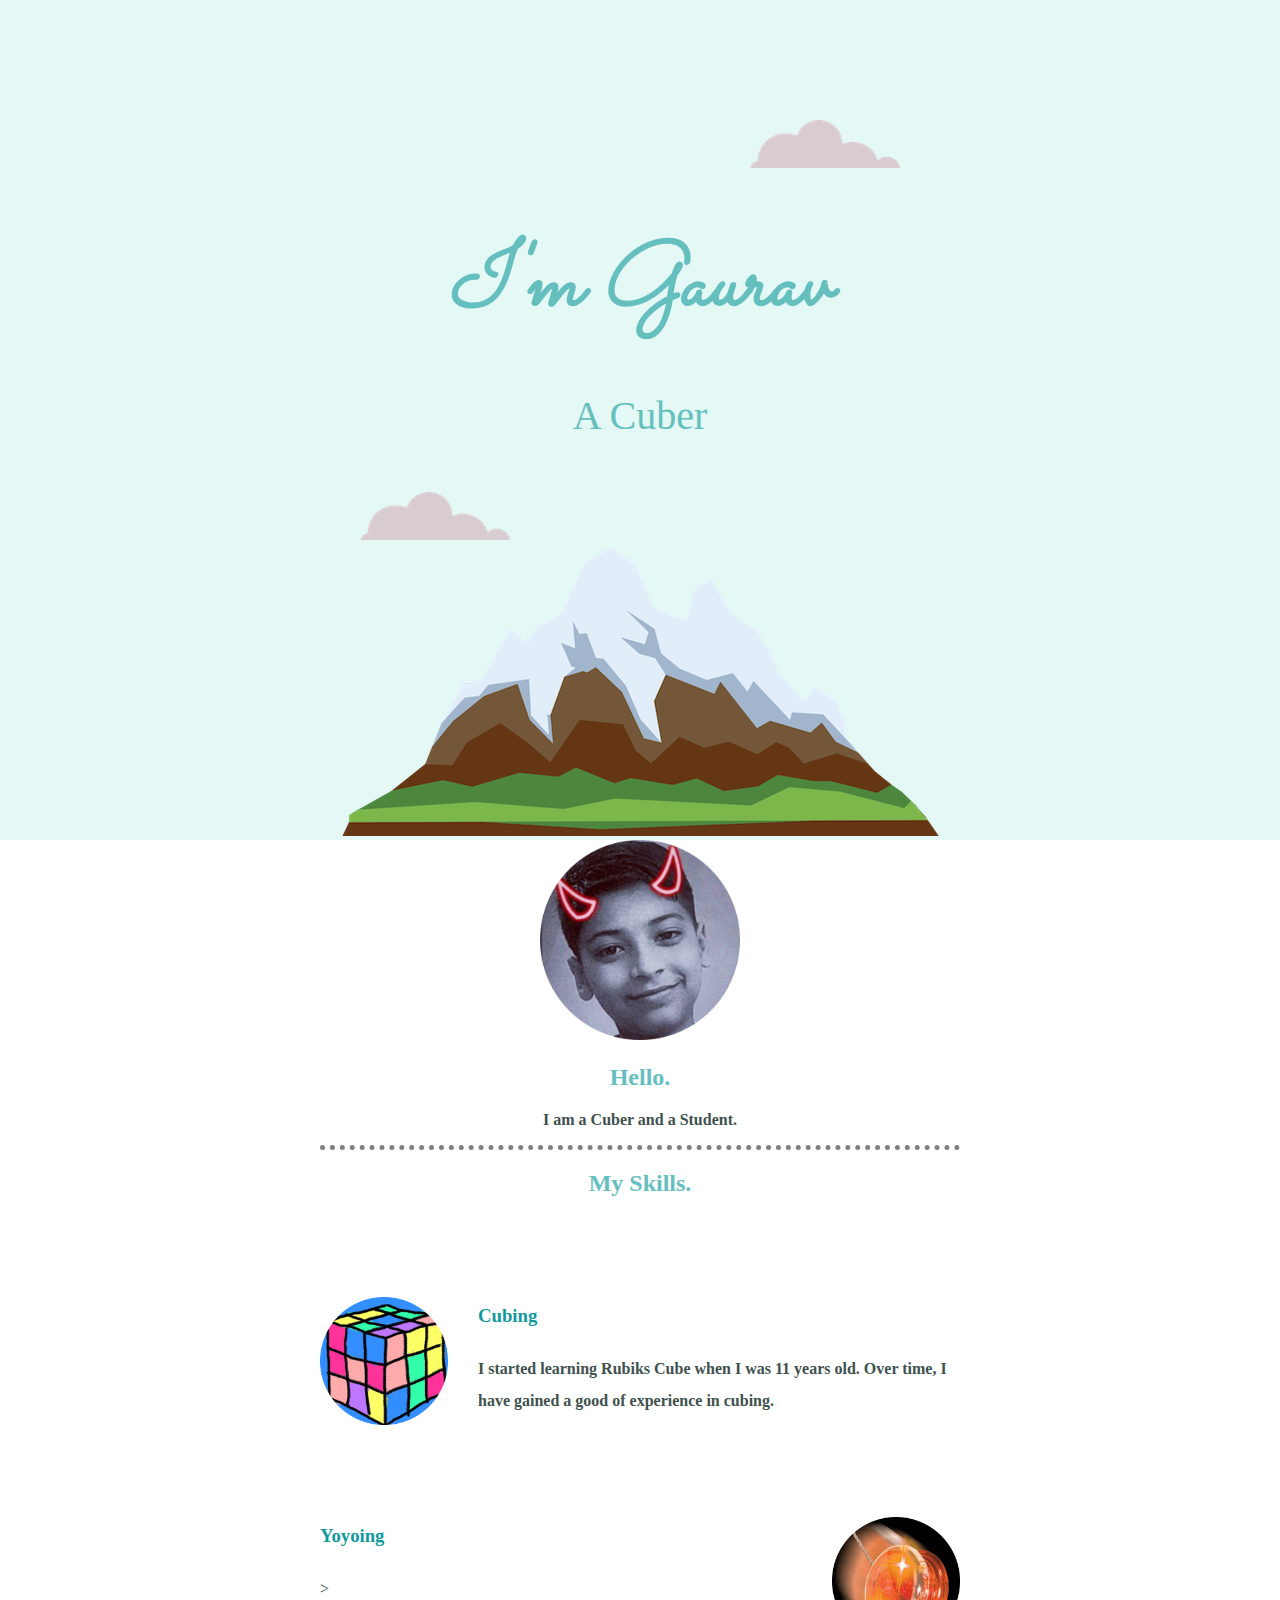
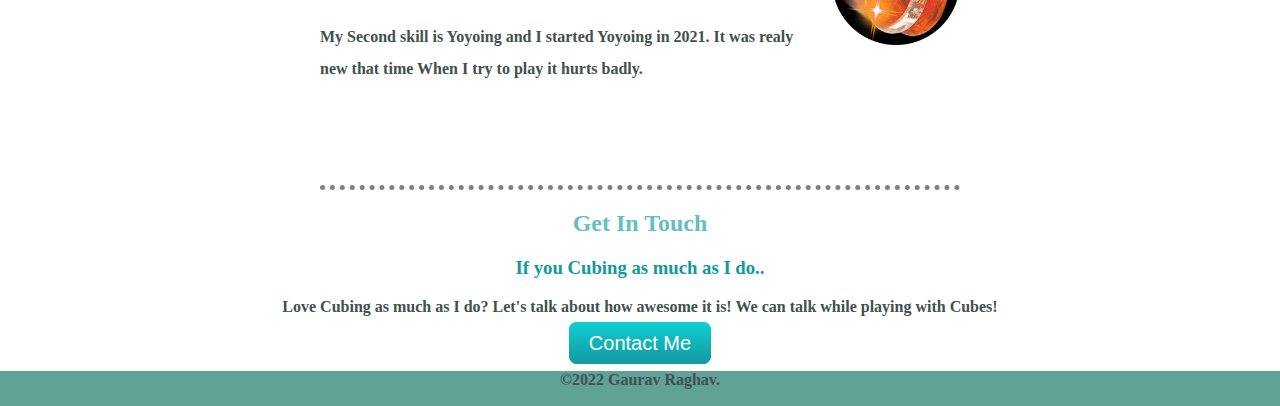
==== index.html @ 574e9354 "Update index.html" ====
<!DOCTYPE html>
<html lang="en" dir="ltr">

<head>
  <meta charset="utf-8">
  <link rel="stylesheet" href="styles.css">
  <link rel="preconnect" href="https://fonts.googleapis.com">
  <link rel="preconnect" href="https://fonts.gstatic.com" crossorigin>
  <link href="https://fonts.googleapis.com/css2?family=Sacramento&display=swap" rel="stylesheet">
  <link rel="icon" href="favicon.ico">
  <title>Gaurav Raghav</title>   
</head>

<body>
  <div class="top-container">
    <img class="Top-cloud" src="cloud.png" alt="cloud-img">
    <h1><em>I'm Gaurav</em></h1>
    <p class="Cuber">A Cuber</p>
    <img class="Bottom-cloud" src="cloud.png" alt="cloud-img">
    <img class="Mountain" src="mountain.png" alt="cloud-img">
  </div>

  <div class="middle-container">
    <div class="profile">
      <img src="Gaurav.jpg.png" alt="Gaurav" width="200" height="200">
      <h2>Hello.</h2>
      <b><p>I am a Cuber and a Student.</p></b>
    </div>
    <hr>
    <div class="skills">
      <h2>My Skills.</h2>
      <div class="skill-row">
        <img class="rubik" src="giphy-modified.png" alt="Cubeing">
        <h3>Cubing</h3>
        <b><p>I started learning Rubiks Cube when I was 11 years old. Over time, I have gained a good of experience in cubing.</p></b>
      </div>
      <div class="skill-row">
        <img class="yoyo" src="Yoyo modified.png" alt="Cubeing">
        <h3>Yoyoing</h3>>
        <b><p>My Second skill is Yoyoing and I started Yoyoing in 2021. It was realy new that time When I try to play it hurts badly.</p></b>
      </div>
      <hr>
      <div class="contact-me">
        <h2>Get In Touch</h2>
        <h3>If you Cubing as much as I do..</h3>
        <b><p>Love Cubing as much as I do? Let's talk about how awesome it is! We can talk while playing with Cubes!</p></b>
        <a class="btn" href="Contact.html">Contact Me</a>
      </div>
      <div class="bottom-container">
        <b><p class="copyright">©2022 Gaurav Raghav.</p></b>
      </div>
</body>

</html>
---- styles.css ----
body {
  color: #40514E;
  margin: 0;
  text-align: center;
  position: relative;
  font-family: cursive;
}

h1 {
  font-size: 5.625rem;
  margin: 50px auto 0 auto;
  margin-bottom: 0px;
  font-family: 'Sacramento', cursive;
  color: #66BFBF;
}

.top-container {
  background-color: #E4F9F5;
  padding-top: 170px;
  position: relative;
}

.middle-container {}

.bottom-container {
  background-color: #60a396;
  padding-bottom: 1px;
}

.Bottom-cloud {
  position: absolute;
  left: 360px;
  bottom: 300px;
}

.Top-cloud {
  position: absolute;
  right: 330px;
  top: 120px;
  border-right-width: 20px;
  margin-right: 50px;
}

hr {
  border-style: none;
  border-top-style: dotted;
  border-color: grey;
  border-width: 5px;
  width: 50%;
}

.Cuber {
  font-size: 2.5rem;
  color: #66BFBF;
}

h2 {
  color: #66BFBF;
}

h3 {
  color: #11999E;
}

.skill-row {
  width: 50%;
  margin: 100px auto 100px auto;
  text-align: left;
  line-height: 2;
}

.rubik {
  width: 20%;
  float: left;
  margin-right: 30px;
}

.yoyo {
  width: 20%;
  float: right;
  margin-left: 30px;
}

.btn {
  background:  #11cdd4;
  background-image: -webkit-linear-gradient(top,  #11cdd4, #11999e);
  background-image: -moz-linear-gradient(top,  #11cdd4, #11999e);
  background-image: -ms-linear-gradient(top,  #11cdd4, #11999e);
  background-image: -o-linear-gradient(top,  #11cdd4, #11999e);
  background-image: linear-gradient(to bottom,  #11cdd4, #11999e);
  -webkit-border-radius: 8;
  -moz-border-radius: 8;
  border-radius: 8px;
  font-family: Arial;
  color: #ffffff;
  font-size: 20px;
  padding: 10px 20px 10px 20px;
  text-decoration: none;
}

.btn:hover {
  background: #30e3cb;
  background-image: -webkit-linear-gradient(top, #30e3cb, #2bc4ad);
  background-image: -moz-linear-gradient(top, #30e3cb, #2bc4ad);
  background-image: -ms-linear-gradient(top, #30e3cb, #2bc4ad);
  background-image: -o-linear-gradient(top, #30e3cb, #2bc4ad);
  background-image: linear-gradient(to bottom, #30e3cb, #2bc4ad);
  text-decoration: none;
}
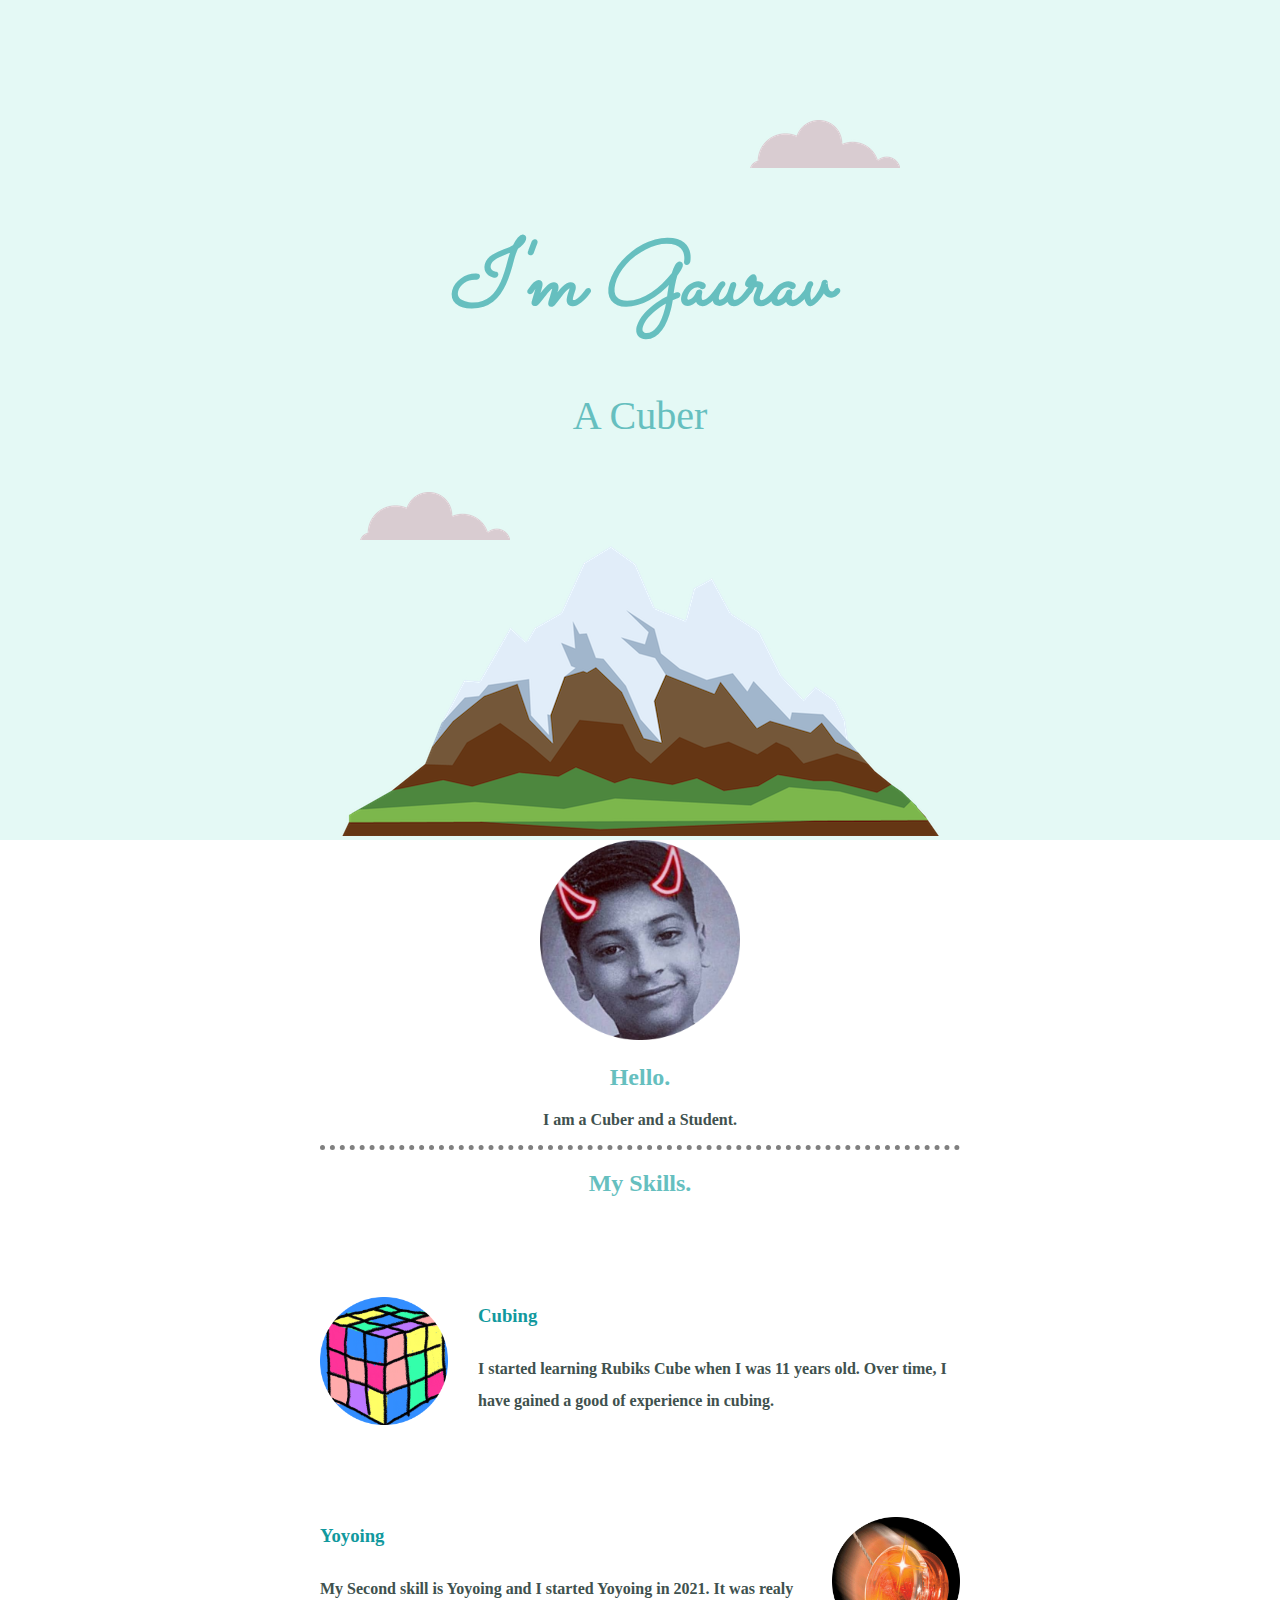
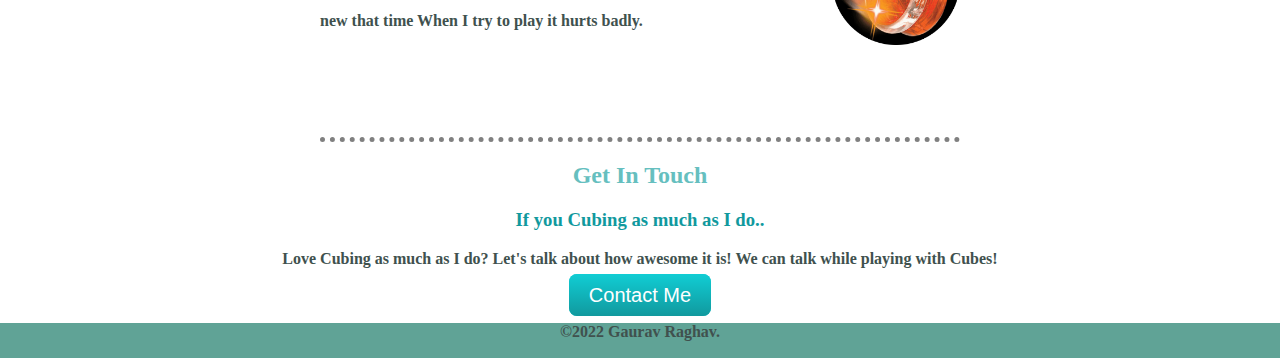
==== commit 6941289a: "Update index.html" ====
--- a/index.html
+++ b/index.html
@@ -8,6 +8,7 @@
   <link rel="preconnect" href="https://fonts.gstatic.com" crossorigin>
   <link href="https://fonts.googleapis.com/css2?family=Sacramento&display=swap" rel="stylesheet">
   <link rel="icon" href="favicon.ico">
+  <meta name="viewport" content="width=device-width, initial-scale=1.0">
   <title>Gaurav Raghav</title>   
 </head>
 
@@ -36,7 +37,7 @@
       </div>
       <div class="skill-row">
         <img class="yoyo" src="Yoyo modified.png" alt="Cubeing">
-        <h3>Yoyoing</h3>>
+        <h3>Yoyoing</h3>
         <b><p>My Second skill is Yoyoing and I started Yoyoing in 2021. It was realy new that time When I try to play it hurts badly.</p></b>
       </div>
       <hr>
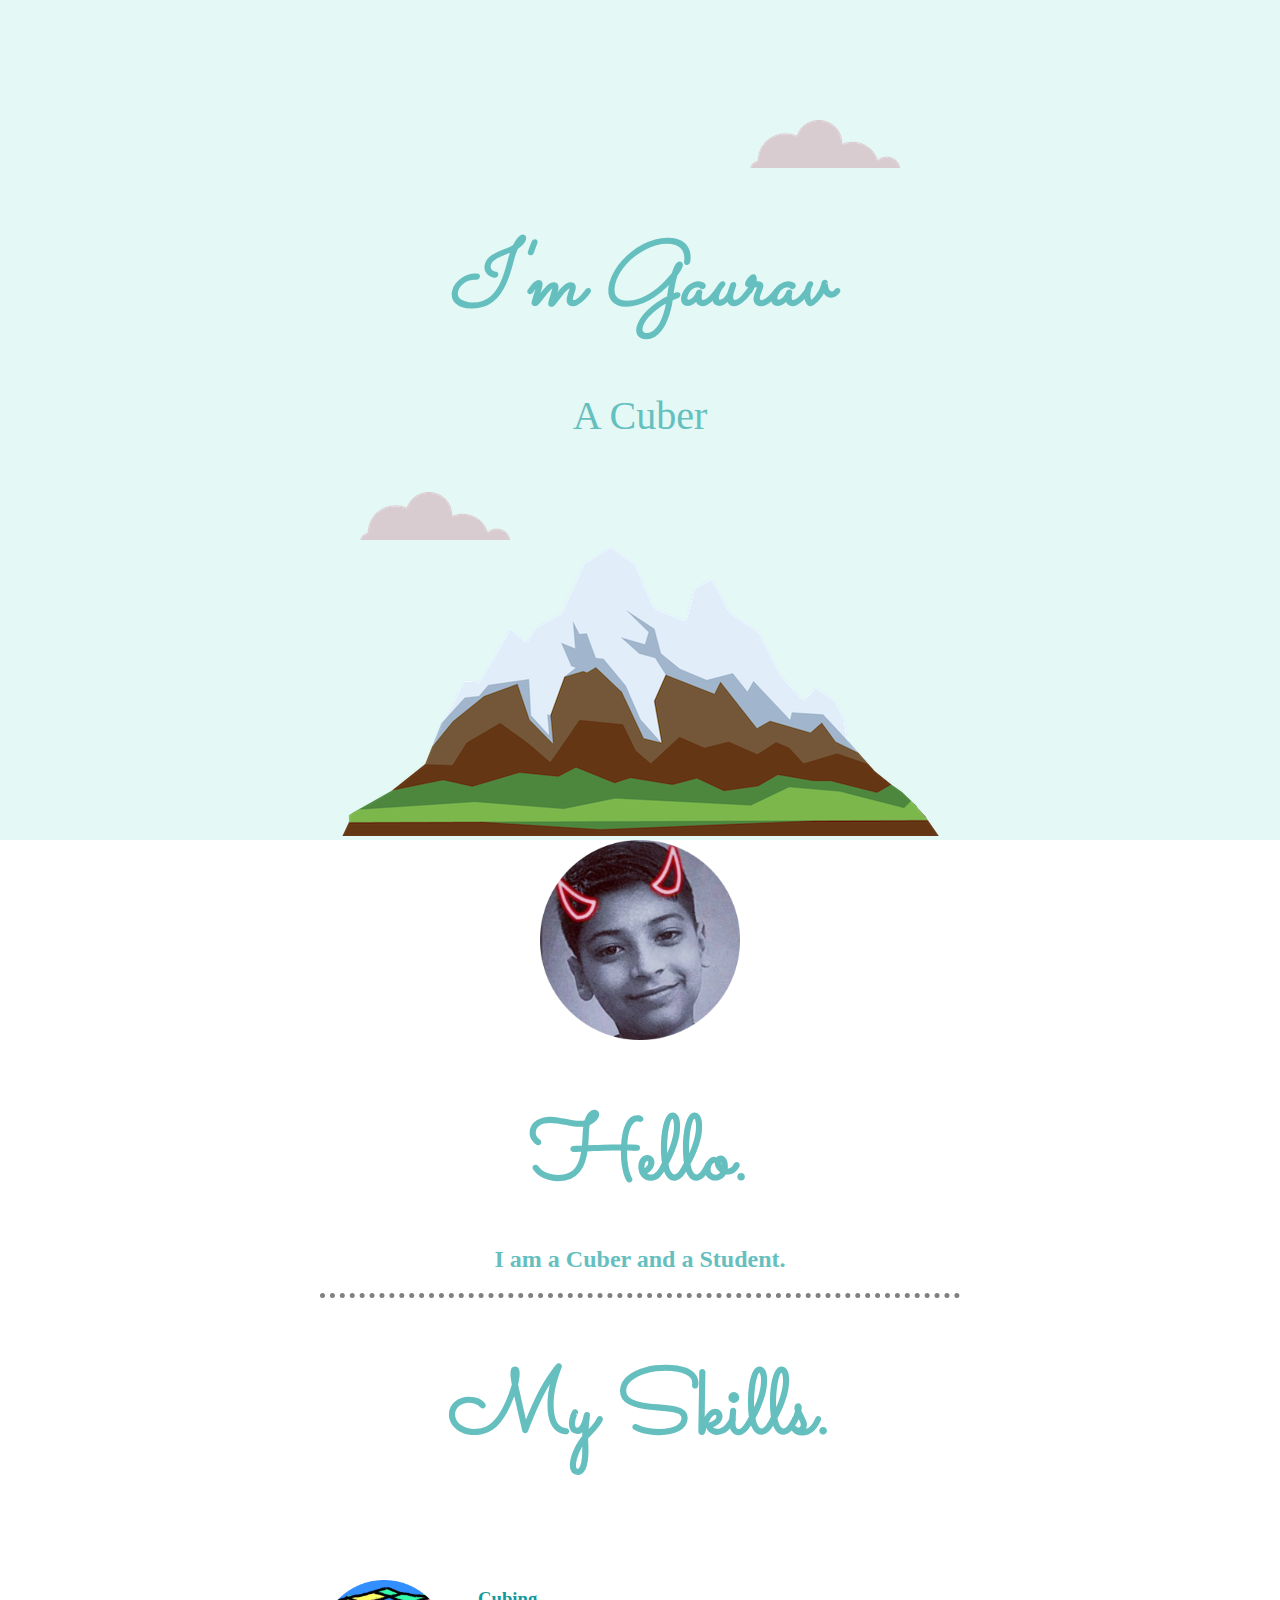
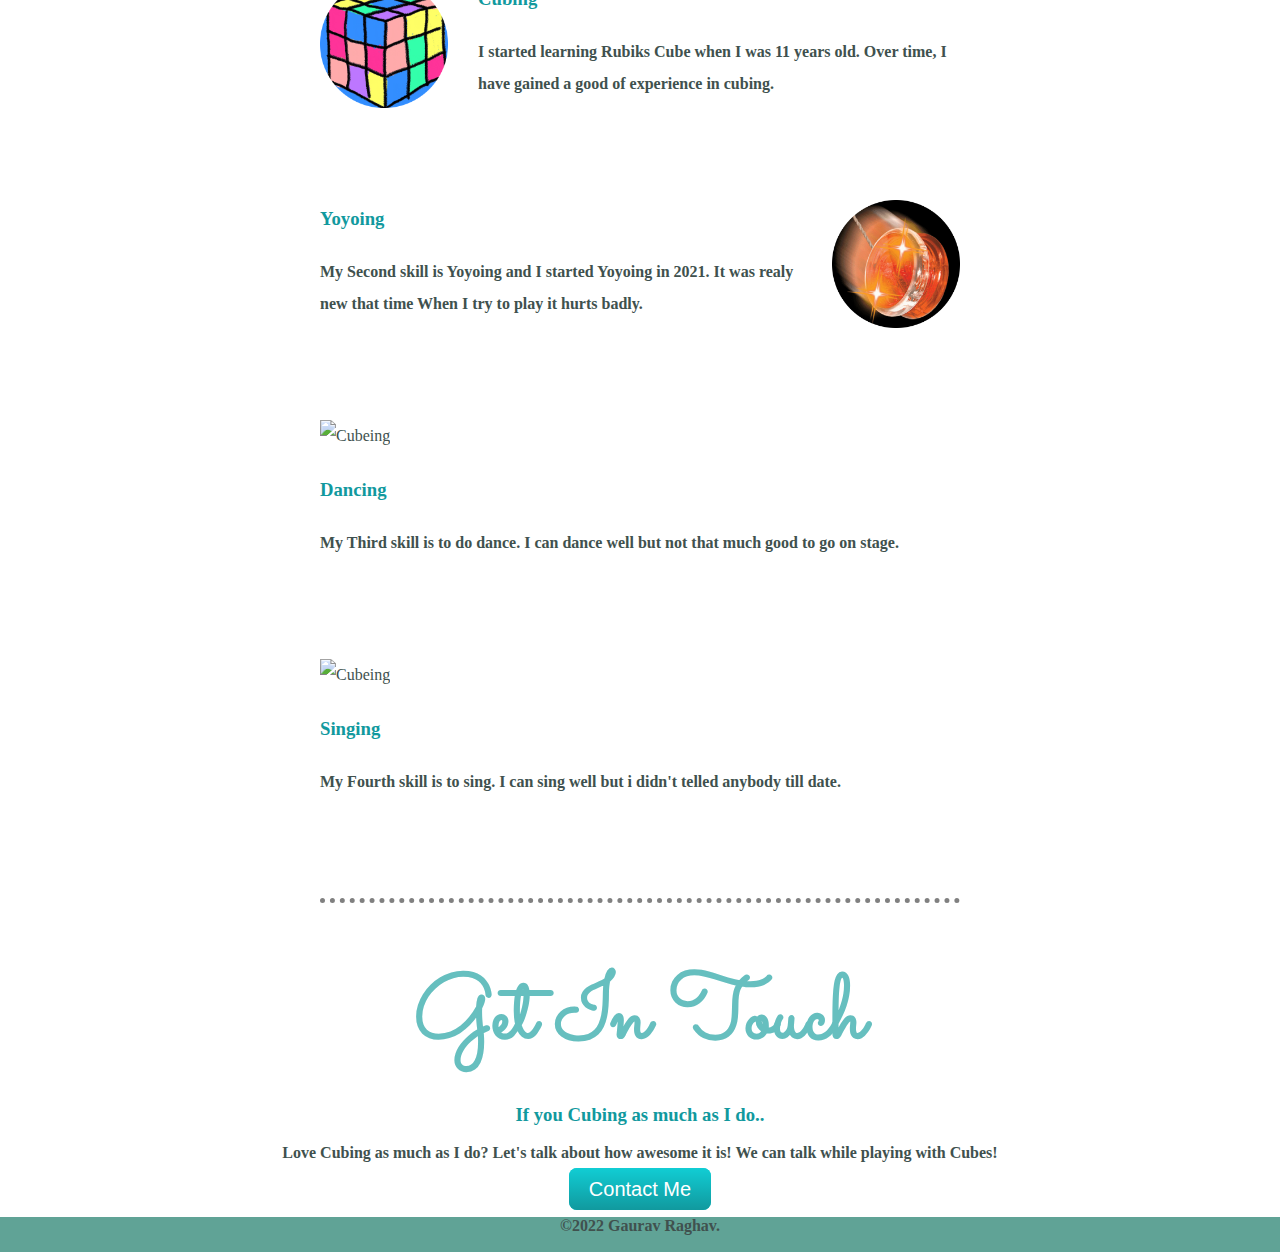
==== commit 92c10eb1: "Update index.html" ====
--- a/index.html
+++ b/index.html
@@ -3,12 +3,12 @@
 
 <head>
   <meta charset="utf-8">
+  <meta name="viewport" content="width=device-width, initial-scale=1.0">
   <link rel="stylesheet" href="styles.css">
   <link rel="preconnect" href="https://fonts.googleapis.com">
   <link rel="preconnect" href="https://fonts.gstatic.com" crossorigin>
   <link href="https://fonts.googleapis.com/css2?family=Sacramento&display=swap" rel="stylesheet">
   <link rel="icon" href="favicon.ico">
-  <meta name="viewport" content="width=device-width, initial-scale=1.0">
   <title>Gaurav Raghav</title>   
 </head>
 
@@ -24,12 +24,12 @@
   <div class="middle-container">
     <div class="profile">
       <img src="Gaurav.jpg.png" alt="Gaurav" width="200" height="200">
-      <h2>Hello.</h2>
-      <b><p>I am a Cuber and a Student.</p></b>
+      <h1>Hello.</h1>
+      <b><p><h2>I am a Cuber and a Student.</h2></p></b>
     </div>
     <hr>
     <div class="skills">
-      <h2>My Skills.</h2>
+      <h1>My Skills.</h1>
       <div class="skill-row">
         <img class="rubik" src="giphy-modified.png" alt="Cubeing">
         <h3>Cubing</h3>
@@ -40,9 +40,19 @@
         <h3>Yoyoing</h3>
         <b><p>My Second skill is Yoyoing and I started Yoyoing in 2021. It was realy new that time When I try to play it hurts badly.</p></b>
       </div>
+      <div class="skill-row">
+        <img class="dance" src="dance.png" alt="Cubeing">
+        <h3>Dancing</h3>
+        <b><p>My Third skill is to do dance. I can dance well but not that much good to go on stage.</p></b>
+      </div>
+      <div class="skill-row">
+        <img class="Sing" src="Sing.png" alt="Cubeing">
+        <h3>Singing</h3>
+        <b><p>My Fourth skill is to sing. I can sing well but i didn't telled anybody till date.</p></b>
+      </div>
       <hr>
       <div class="contact-me">
-        <h2>Get In Touch</h2>
+        <h1>Get In Touch</h1>
         <h3>If you Cubing as much as I do..</h3>
         <b><p>Love Cubing as much as I do? Let's talk about how awesome it is! We can talk while playing with Cubes!</p></b>
         <a class="btn" href="Contact.html">Contact Me</a>
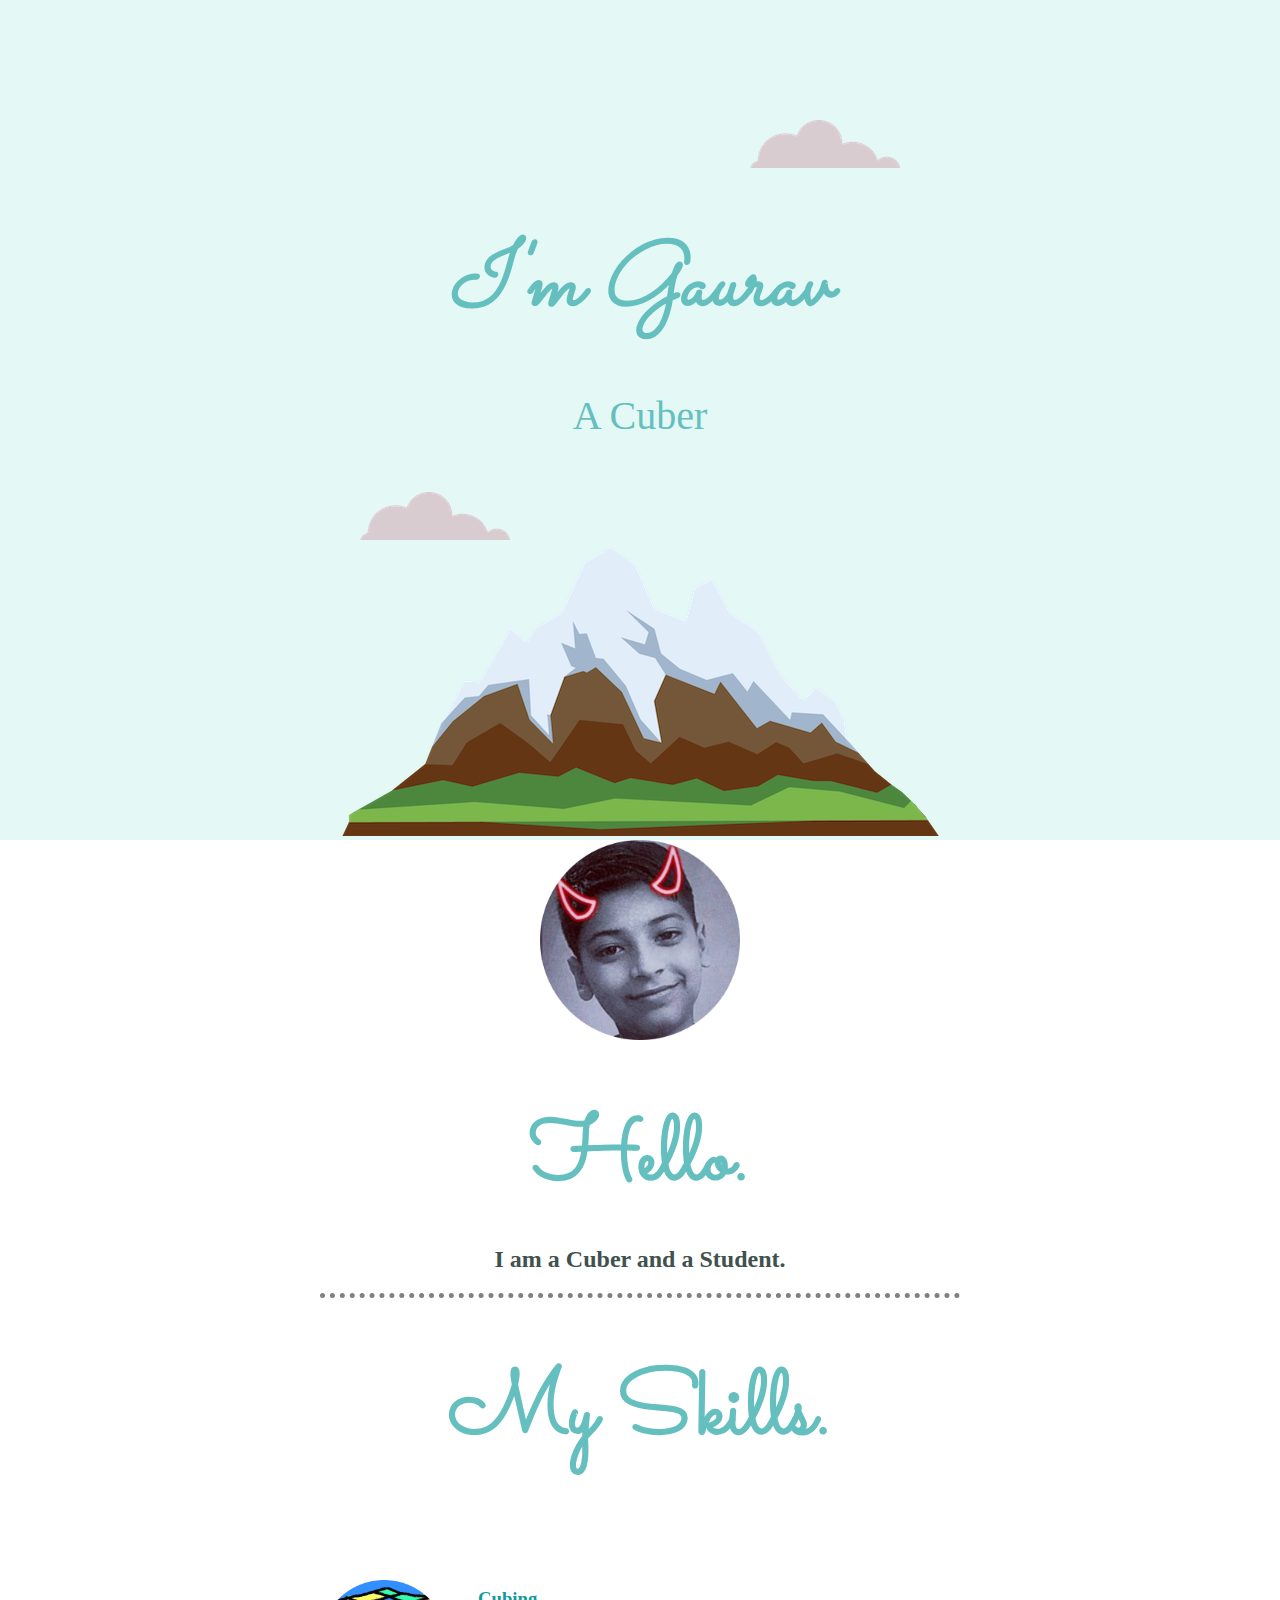
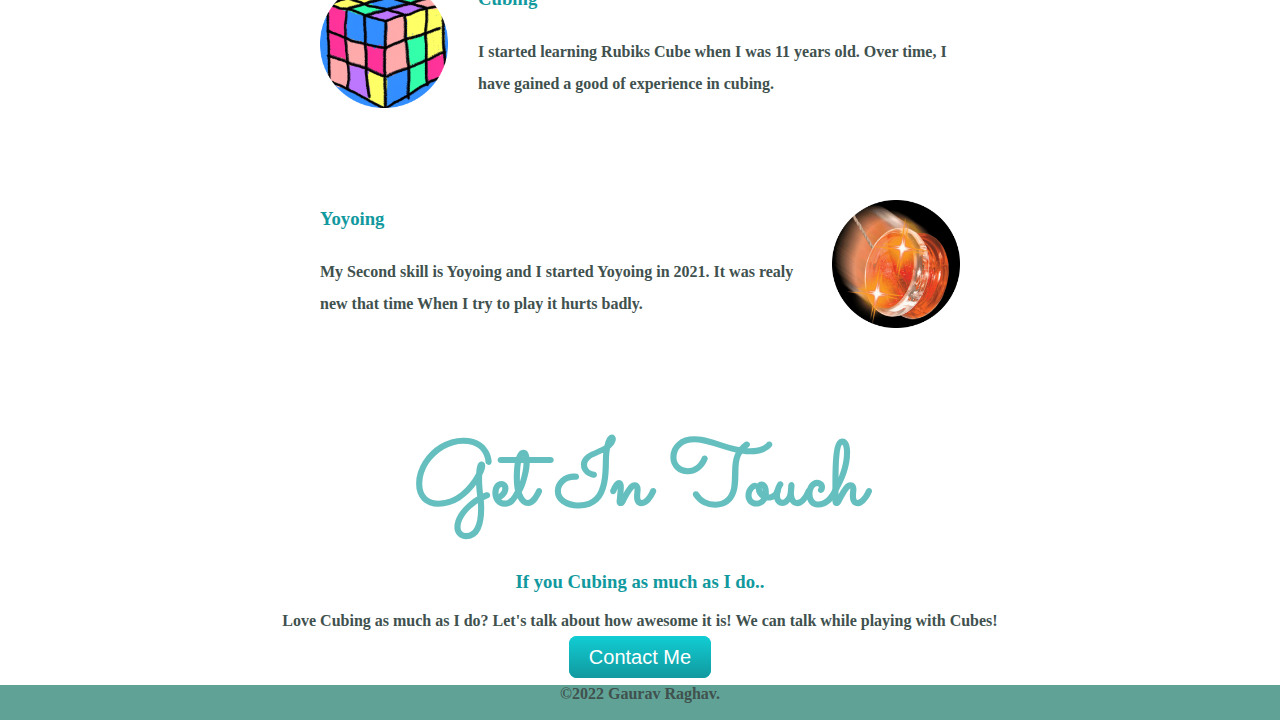
==== commit 49fc1696: "Update index.html" ====
--- a/index.html
+++ b/index.html
@@ -40,17 +40,6 @@
         <h3>Yoyoing</h3>
         <b><p>My Second skill is Yoyoing and I started Yoyoing in 2021. It was realy new that time When I try to play it hurts badly.</p></b>
       </div>
-      <div class="skill-row">
-        <img class="dance" src="dance.png" alt="Cubeing">
-        <h3>Dancing</h3>
-        <b><p>My Third skill is to do dance. I can dance well but not that much good to go on stage.</p></b>
-      </div>
-      <div class="skill-row">
-        <img class="Sing" src="Sing.png" alt="Cubeing">
-        <h3>Singing</h3>
-        <b><p>My Fourth skill is to sing. I can sing well but i didn't telled anybody till date.</p></b>
-      </div>
-      <hr>
       <div class="contact-me">
         <h1>Get In Touch</h1>
         <h3>If you Cubing as much as I do..</h3>
--- a/styles.css
+++ b/styles.css
@@ -19,8 +19,6 @@
   padding-top: 170px;
   position: relative;
 }
-
-.middle-container {}
 
 .bottom-container {
   background-color: #60a396;
@@ -55,7 +53,7 @@
 }
 
 h2 {
-  color: #66BFBF;
+  color: #40514E;
 }
 
 h3 {
@@ -107,3 +105,15 @@
   background-image: linear-gradient(to bottom, #30e3cb, #2bc4ad);
   text-decoration: none;
 }
+
+.dance {
+  width: 20%;
+  float: left;
+  margin-right: 30px;
+}
+
+.Sing {
+  width: 20%;
+  float: right;
+  margin-left: 30px;
+}
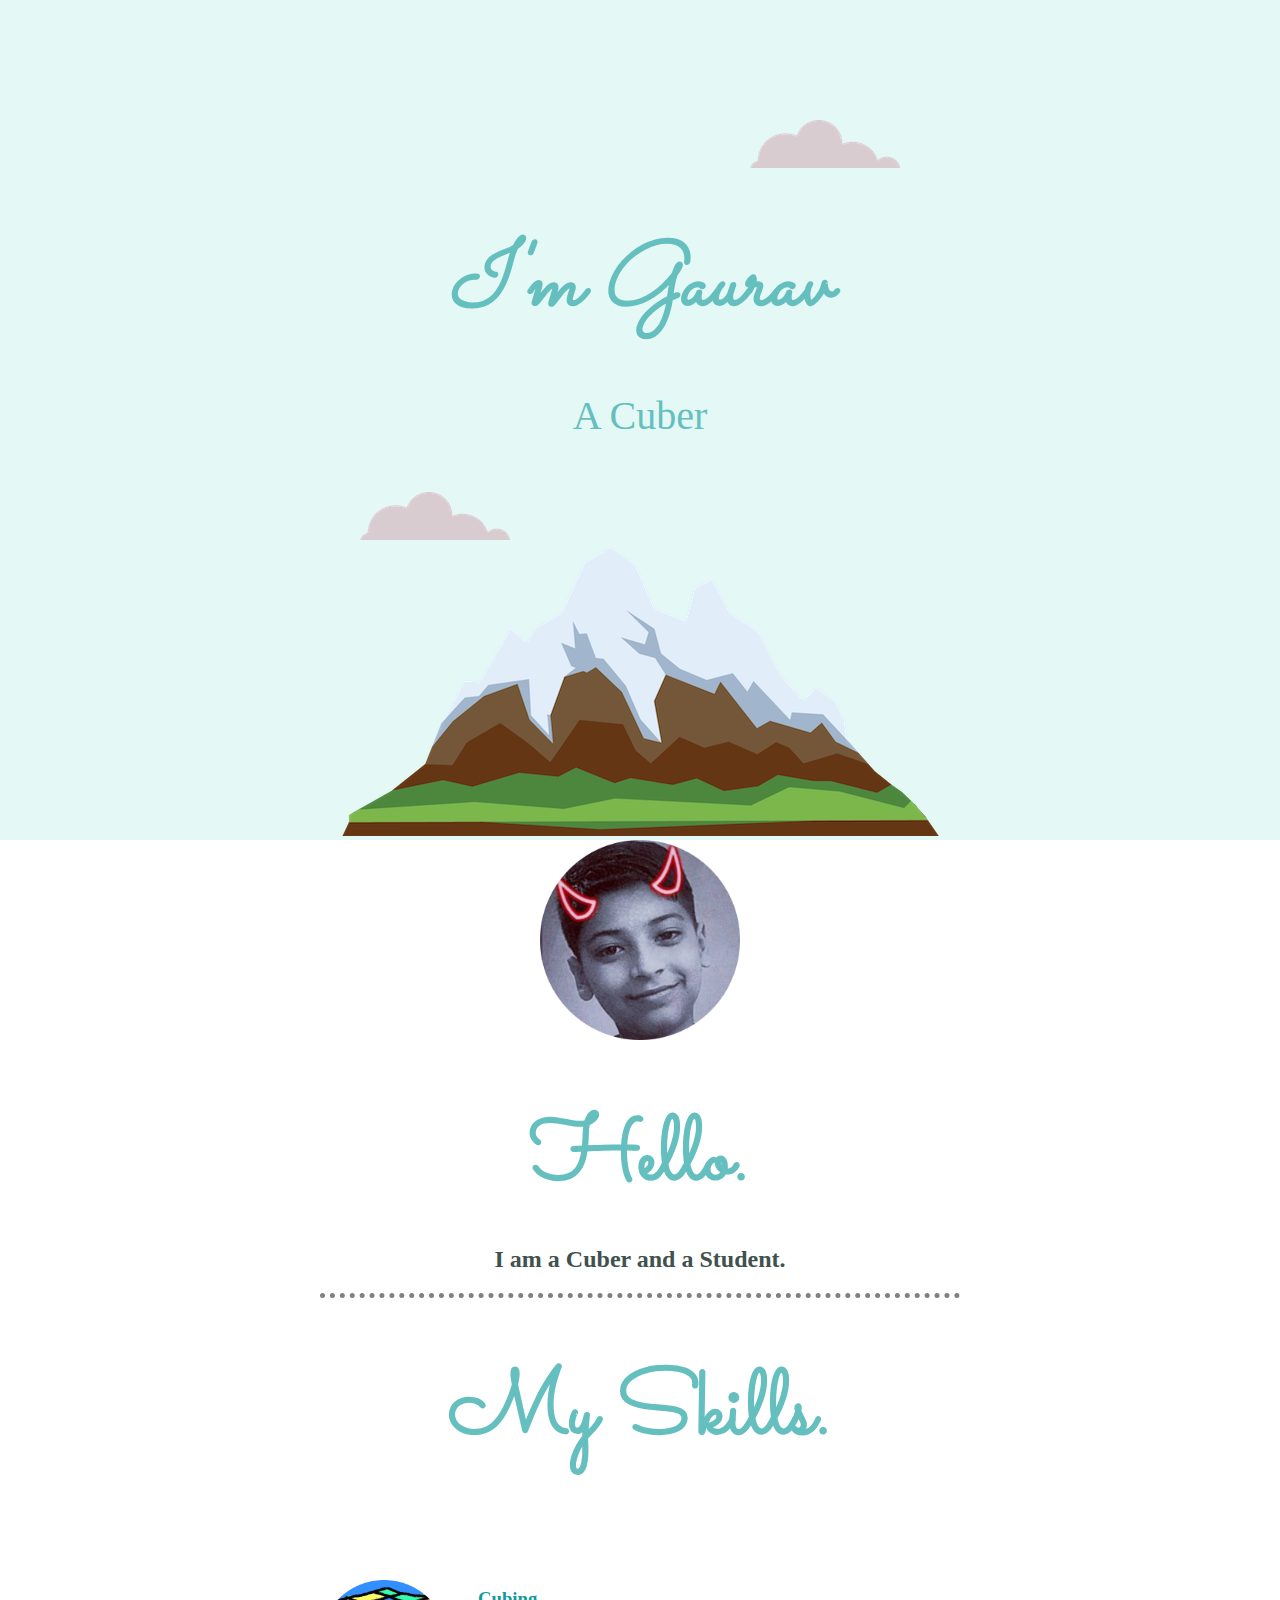
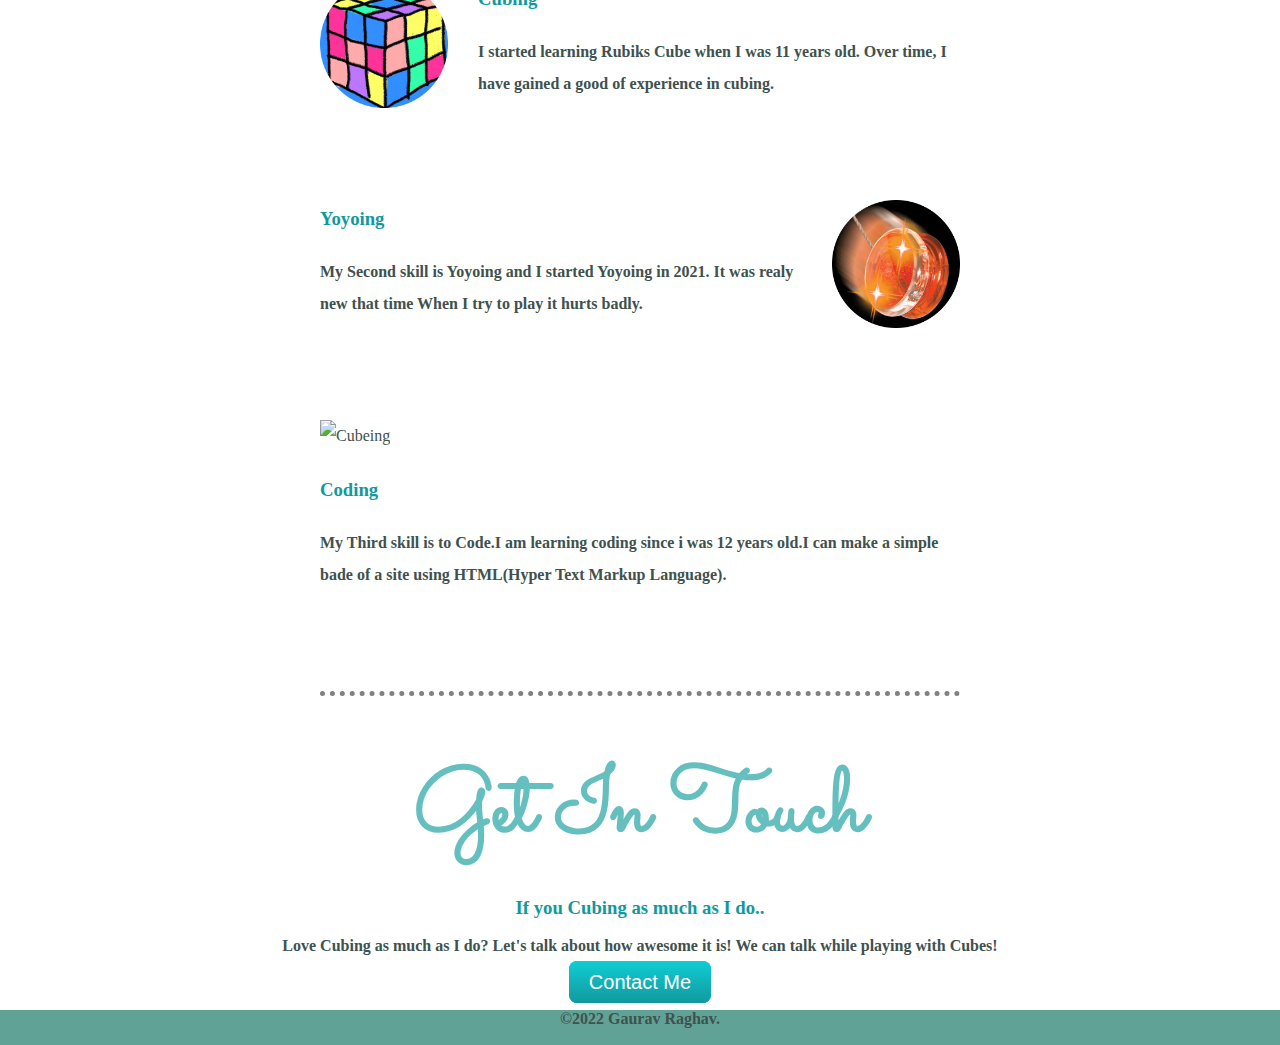
==== commit a8f74591: "Update index.html" ====
--- a/index.html
+++ b/index.html
@@ -40,6 +40,12 @@
         <h3>Yoyoing</h3>
         <b><p>My Second skill is Yoyoing and I started Yoyoing in 2021. It was realy new that time When I try to play it hurts badly.</p></b>
       </div>
+      <div class="skill-row">
+        <img class="Coding" src="Coding.png" alt="Cubeing">
+        <h3>Coding</h3>
+        <b><p>My Third skill is to Code.I am learning coding since i was 12 years old.I can make a simple bade of a site using HTML(Hyper Text Markup Language).</p></b>
+      </div>
+      <hr>
       <div class="contact-me">
         <h1>Get In Touch</h1>
         <h3>If you Cubing as much as I do..</h3>
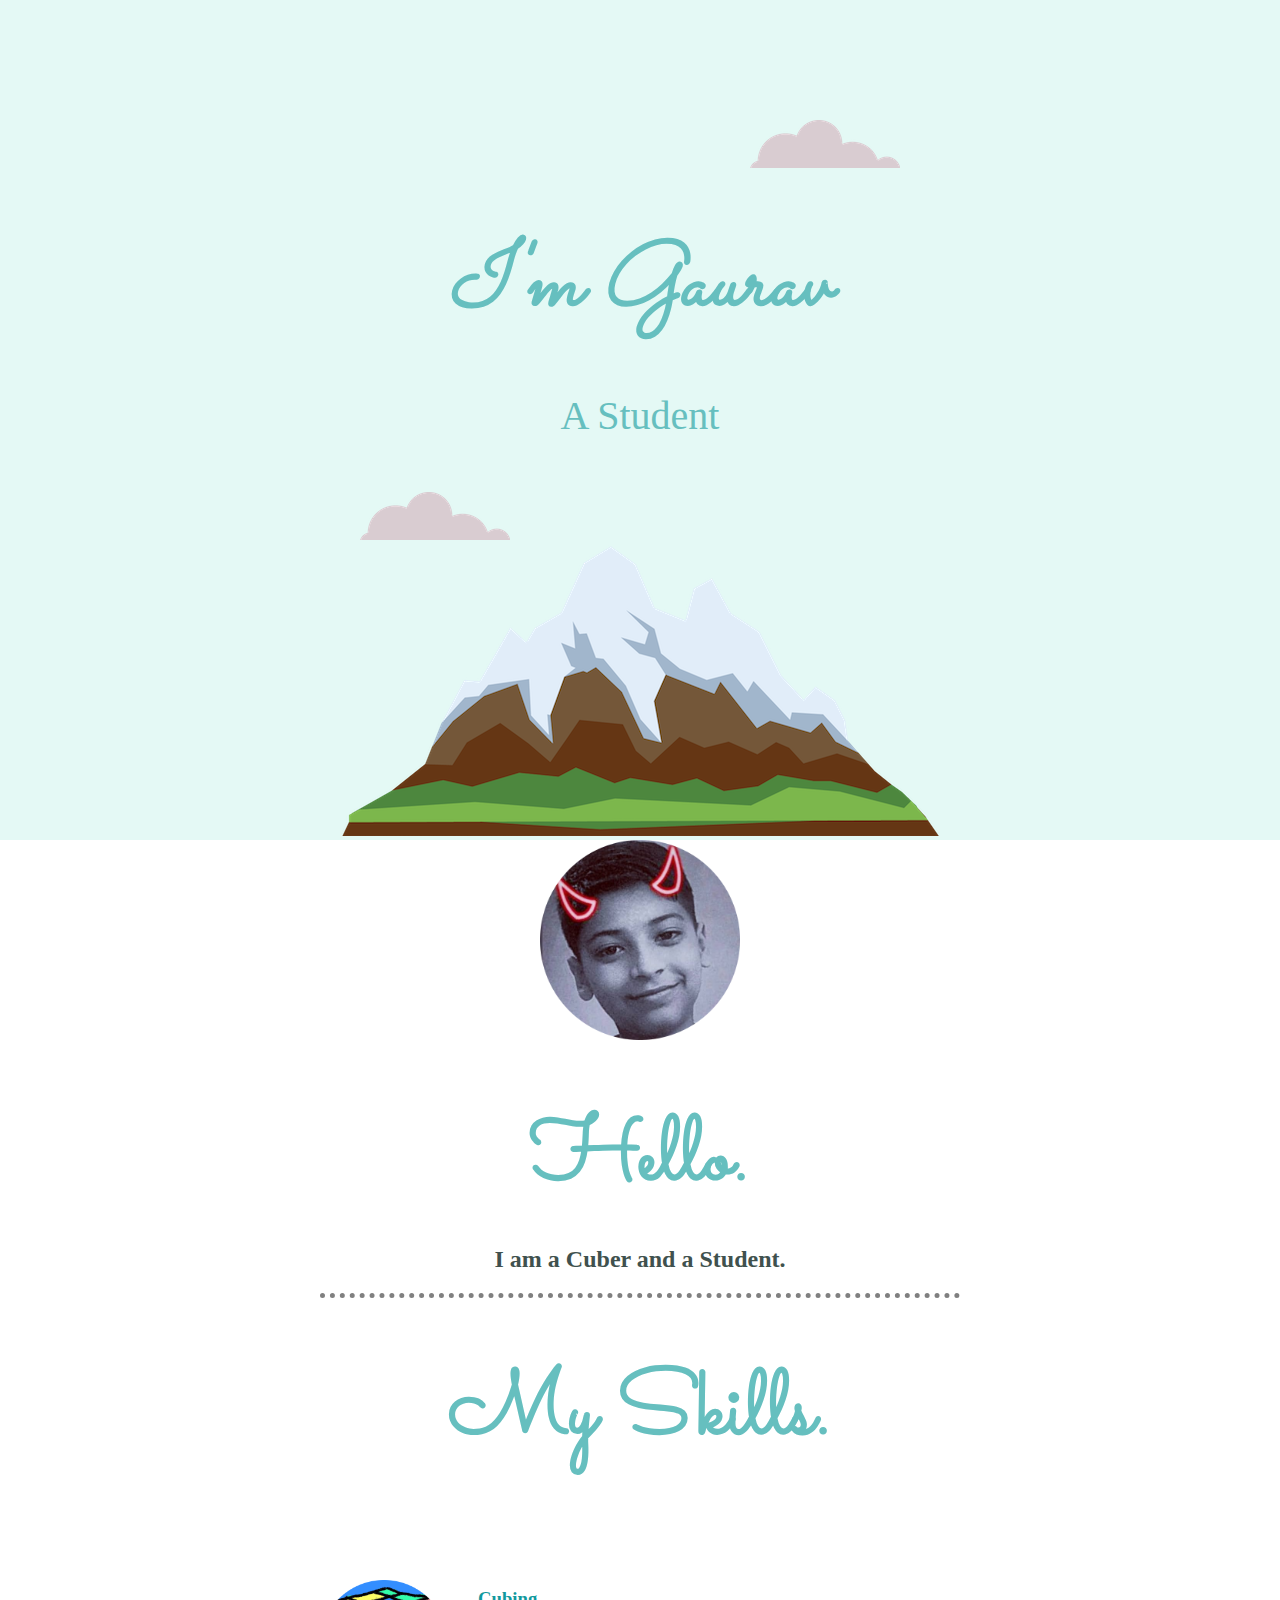
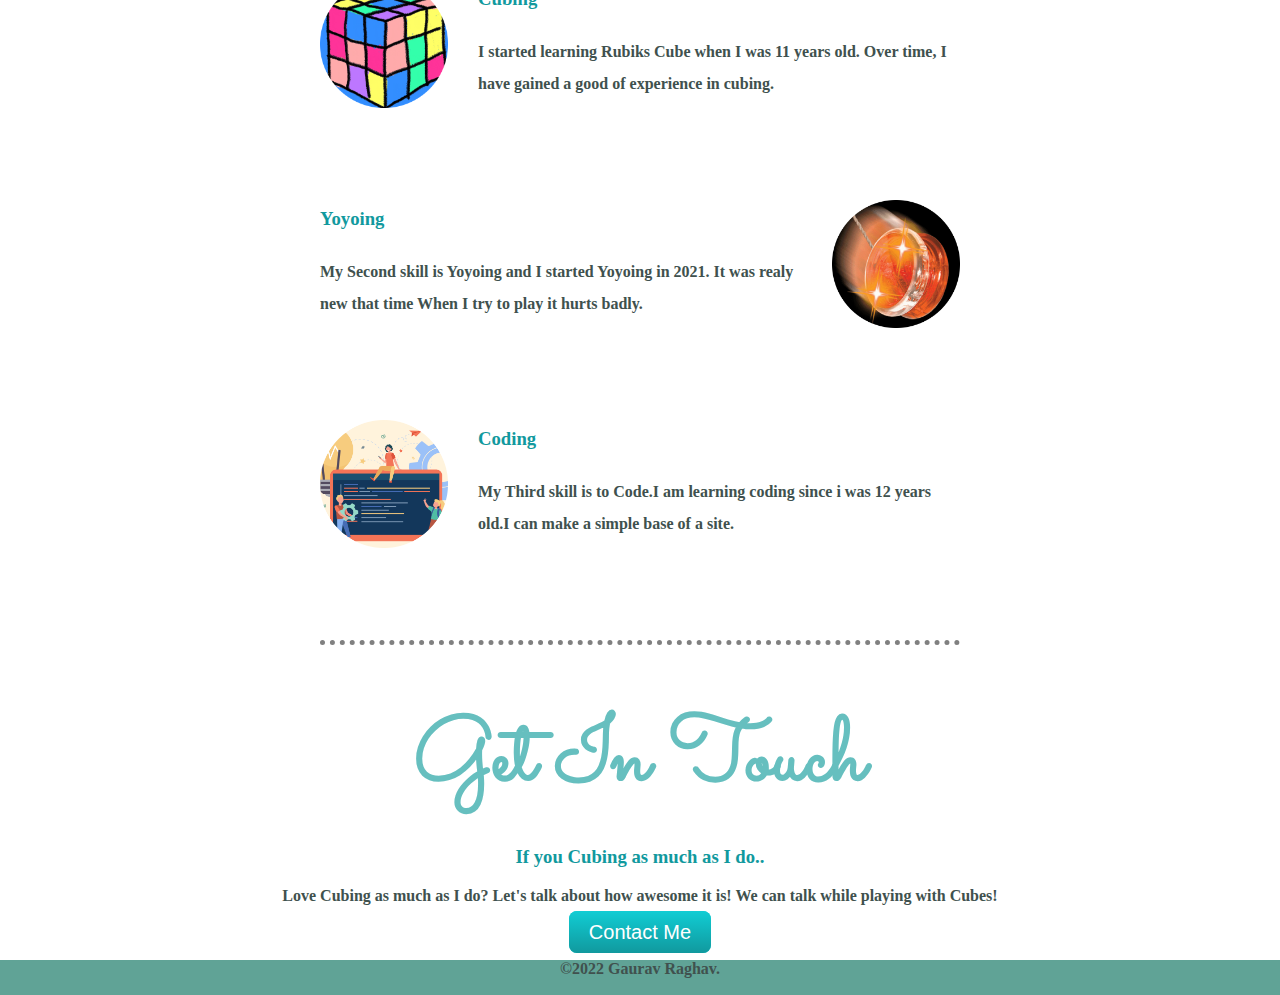
==== commit b98fa693: "Update index.html" ====
--- a/index.html
+++ b/index.html
@@ -16,7 +16,7 @@
   <div class="top-container">
     <img class="Top-cloud" src="cloud.png" alt="cloud-img">
     <h1><em>I'm Gaurav</em></h1>
-    <p class="Cuber">A Cuber</p>
+    <p class="Cuber">A Student</p>
     <img class="Bottom-cloud" src="cloud.png" alt="cloud-img">
     <img class="Mountain" src="mountain.png" alt="cloud-img">
   </div>
@@ -43,7 +43,7 @@
       <div class="skill-row">
         <img class="Coding" src="Coding.png" alt="Cubeing">
         <h3>Coding</h3>
-        <b><p>My Third skill is to Code.I am learning coding since i was 12 years old.I can make a simple bade of a site using HTML(Hyper Text Markup Language).</p></b>
+        <b><p>My Third skill is to Code.I am learning coding since i was 12 years old.I can make a simple base of a site.</p></b>
       </div>
       <hr>
       <div class="contact-me">
--- a/styles.css
+++ b/styles.css
@@ -106,14 +106,8 @@
   text-decoration: none;
 }
 
-.dance {
+.Coding {
   width: 20%;
   float: left;
   margin-right: 30px;
 }
-
-.Sing {
-  width: 20%;
-  float: right;
-  margin-left: 30px;
-}
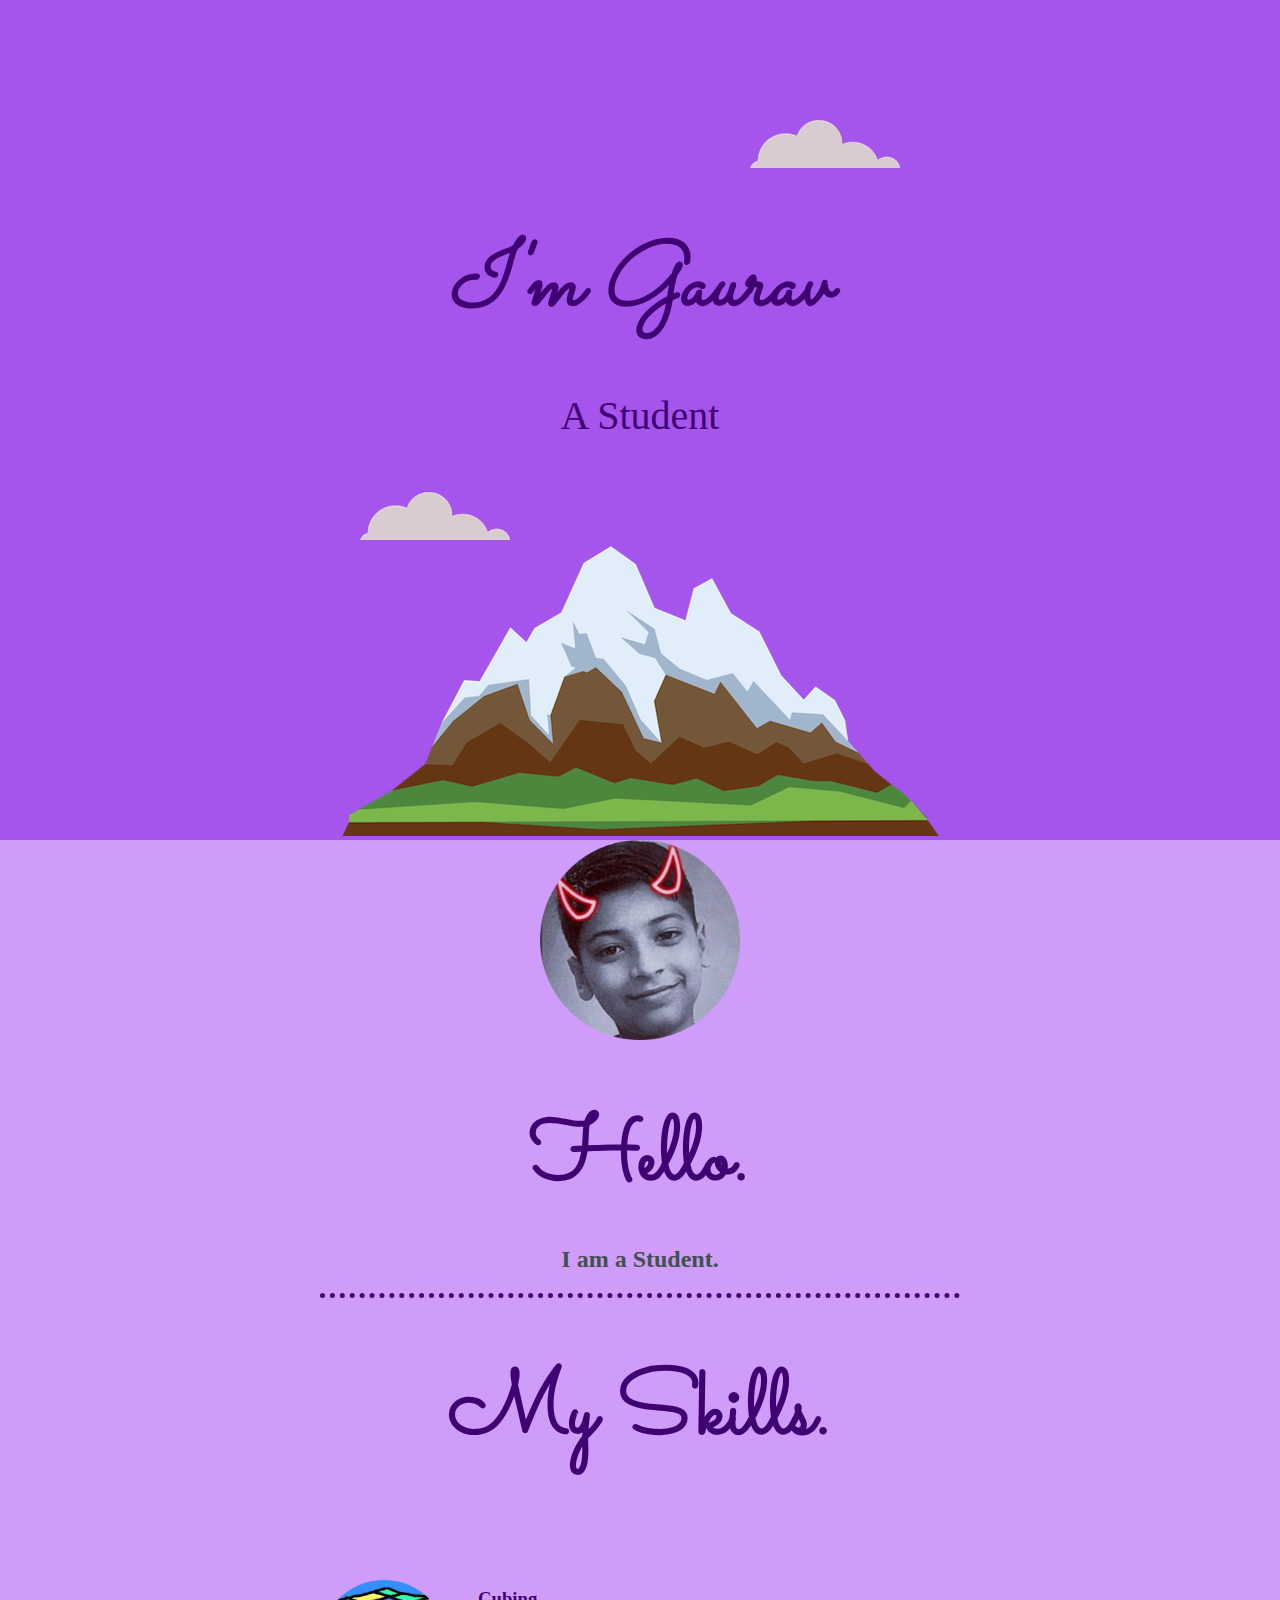
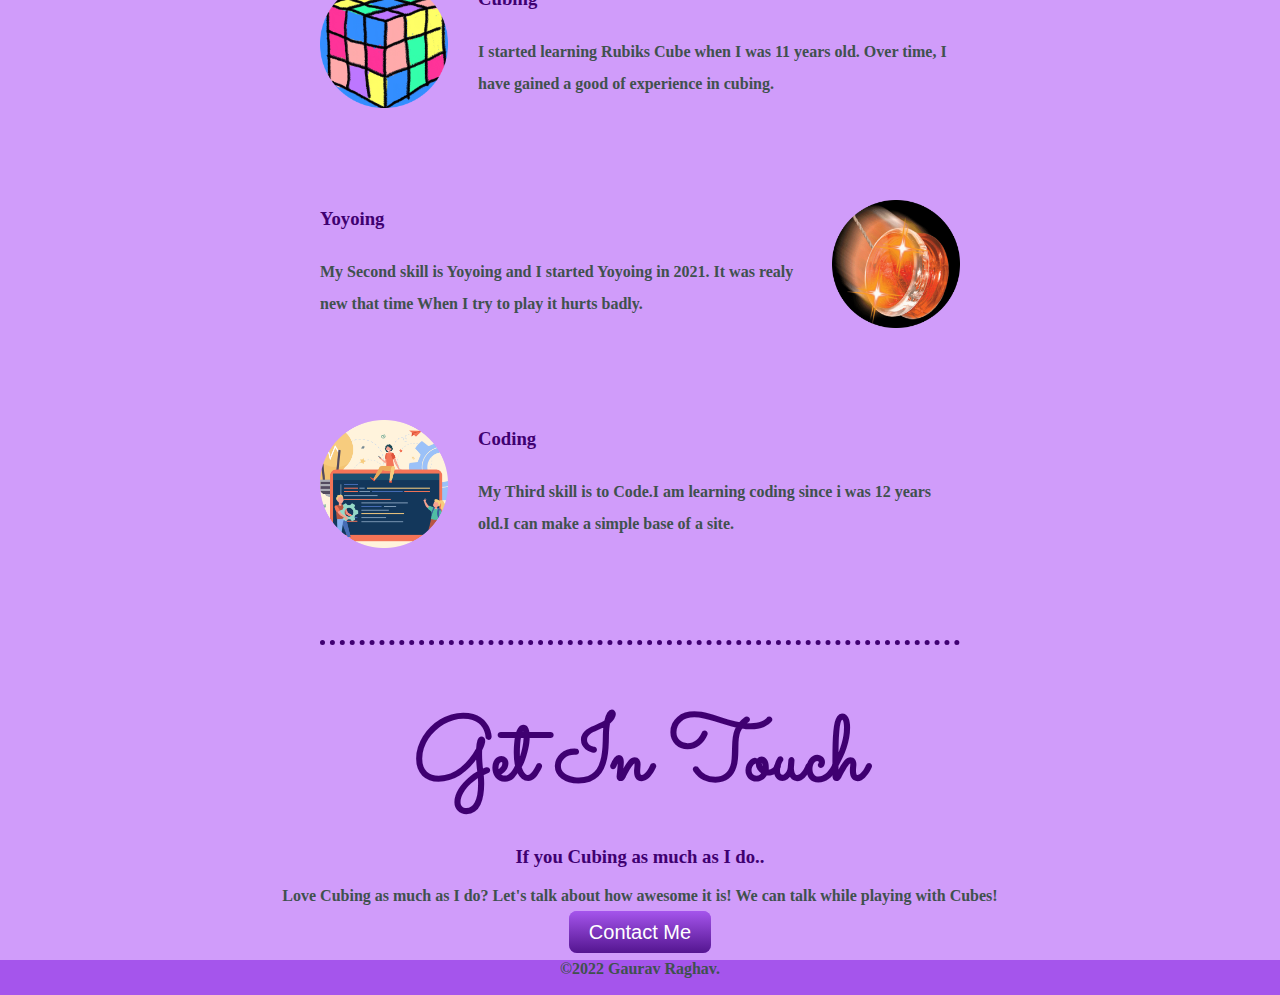
==== commit 18761f05: "Update index.html" ====
--- a/index.html
+++ b/index.html
@@ -25,7 +25,7 @@
     <div class="profile">
       <img src="Gaurav.jpg.png" alt="Gaurav" width="200" height="200">
       <h1>Hello.</h1>
-      <b><p><h2>I am a Cuber and a Student.</h2></p></b>
+      <b><p><h2>I am a Student.</h2></p></b>
     </div>
     <hr>
     <div class="skills">
--- a/styles.css
+++ b/styles.css
@@ -11,17 +11,17 @@
   margin: 50px auto 0 auto;
   margin-bottom: 0px;
   font-family: 'Sacramento', cursive;
-  color: #66BFBF;
+  color: #3F0071;
 }
 
 .top-container {
-  background-color: #E4F9F5;
+  background-color: #A555EC;
   padding-top: 170px;
   position: relative;
 }
 
 .bottom-container {
-  background-color: #60a396;
+  background-color: #A555EC;
   padding-bottom: 1px;
 }
 
@@ -42,14 +42,14 @@
 hr {
   border-style: none;
   border-top-style: dotted;
-  border-color: grey;
+  border-color: #3F0071;
   border-width: 5px;
   width: 50%;
 }
 
 .Cuber {
   font-size: 2.5rem;
-  color: #66BFBF;
+  color: #3F0071;
 }
 
 h2 {
@@ -57,7 +57,7 @@
 }
 
 h3 {
-  color: #11999E;
+  color: #3F0071;
 }
 
 .skill-row {
@@ -80,12 +80,12 @@
 }
 
 .btn {
-  background:  #11cdd4;
-  background-image: -webkit-linear-gradient(top,  #11cdd4, #11999e);
-  background-image: -moz-linear-gradient(top,  #11cdd4, #11999e);
-  background-image: -ms-linear-gradient(top,  #11cdd4, #11999e);
-  background-image: -o-linear-gradient(top,  #11cdd4, #11999e);
-  background-image: linear-gradient(to bottom,  #11cdd4, #11999e);
+  background-color: #A555EC;
+  background-image: -webkit-linear-gradient(top,  #A555EC, #541690);
+  background-image: -moz-linear-gradient(top,  #A555EC, #541690);
+  background-image: -ms-linear-gradient(top,  #A555EC, #541690);
+  background-image: -o-linear-gradient(top,  #A555EC, #541690);
+  background-image: linear-gradient(to bottom,  #A555EC, #541690);
   -webkit-border-radius: 8;
   -moz-border-radius: 8;
   border-radius: 8px;
@@ -97,12 +97,12 @@
 }
 
 .btn:hover {
-  background: #30e3cb;
-  background-image: -webkit-linear-gradient(top, #30e3cb, #2bc4ad);
-  background-image: -moz-linear-gradient(top, #30e3cb, #2bc4ad);
-  background-image: -ms-linear-gradient(top, #30e3cb, #2bc4ad);
-  background-image: -o-linear-gradient(top, #30e3cb, #2bc4ad);
-  background-image: linear-gradient(to bottom, #30e3cb, #2bc4ad);
+  background: #A555EC;
+  background-image: -webkit-linear-gradient(top, #A555EC, #FF78F0);
+  background-image: -moz-linear-gradient(top, #A555EC, #FF78F0);
+  background-image: -ms-linear-gradient(top, #A555EC, #FF78F0);
+  background-image: -o-linear-gradient(top, #A555EC, #FF78F0);
+  background-image: linear-gradient(to bottom, #A555EC, #FF78F0);
   text-decoration: none;
 }
 
@@ -111,3 +111,7 @@
   float: left;
   margin-right: 30px;
 }
+
+.middle-container {
+  background-color: #D09CFA;
+}
